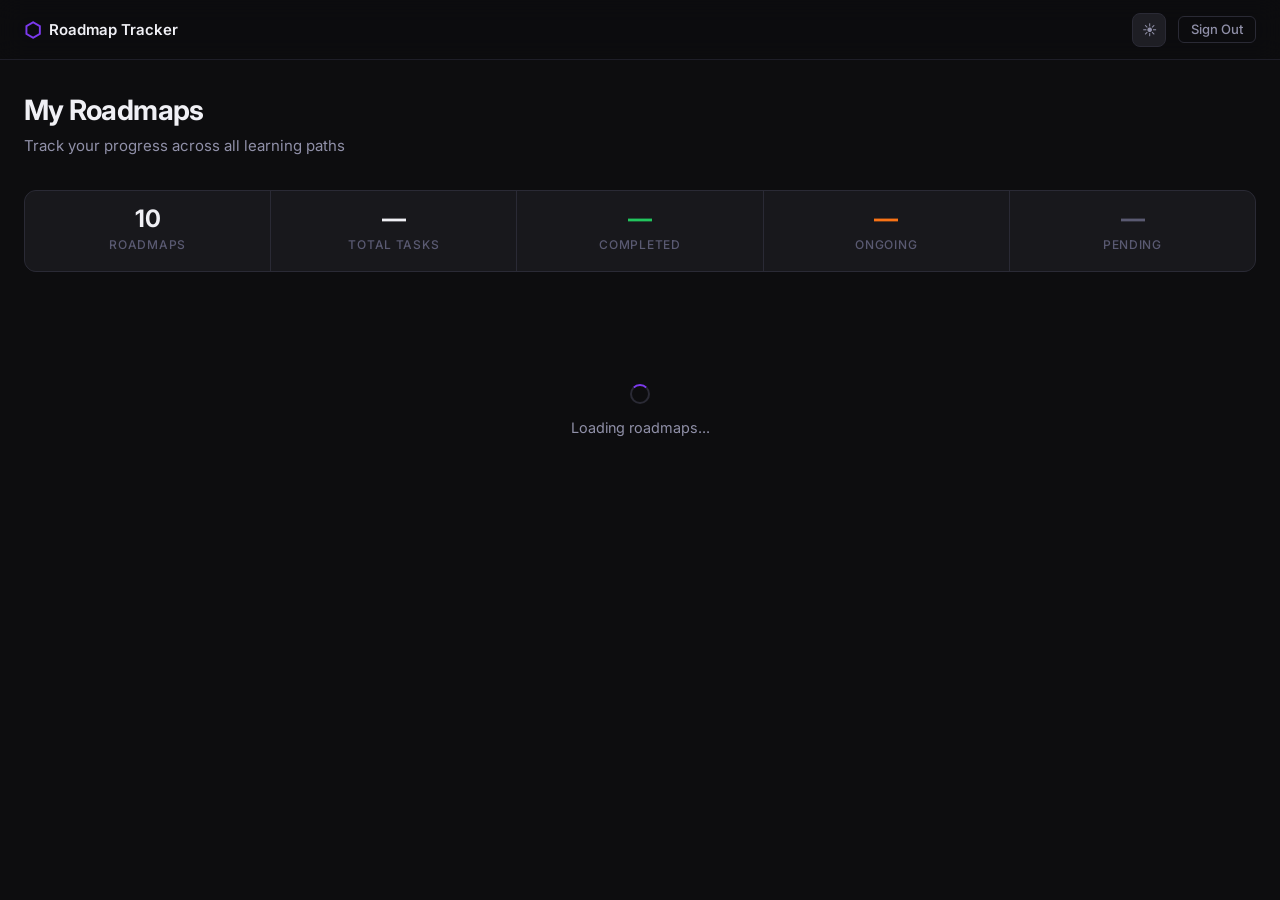
==== frontend/dashboard.html @ f6bbed78 "Custom Roadmap UI" ====
<!DOCTYPE html>
<html lang="en" data-theme="dark">
<head>
  <meta charset="UTF-8" />
  <meta name="viewport" content="width=device-width, initial-scale=1.0" />
  <meta name="description" content="Dashboard — Manage your personal technical roadmaps" />
  <title>Dashboard — Roadmap Tracker</title>

  <!-- Prevent theme flash -->
  <script>
    (function () {
      const saved = localStorage.getItem('theme') || 'dark';
      document.documentElement.setAttribute('data-theme', saved);
    })();
  </script>

  <link rel="preconnect" href="https://fonts.googleapis.com" />
  <link rel="preconnect" href="https://fonts.gstatic.com" crossorigin />
  <link href="https://fonts.googleapis.com/css2?family=Inter:wght@400;500;600;700&display=swap" rel="stylesheet" />

  <link rel="stylesheet" href="css/main.css" />
  <link rel="stylesheet" href="css/dashboard.css" />
</head>
<body class="dashboard-page">

  <!-- =====================================================
       Navbar
       ===================================================== -->
  <header class="navbar" id="navbar" role="banner">
    <div class="navbar-inner">
      <!-- Brand -->
      <a href="dashboard.html" class="navbar-brand" aria-label="Roadmap Tracker — Go to dashboard">
        <span class="brand-icon" aria-hidden="true">⬡</span>
        <span class="brand-name">Roadmap Tracker</span>
      </a>

      <!-- Nav Actions -->
      <nav class="navbar-actions" aria-label="Navbar actions">
        <button
          class="theme-toggle"
          id="theme-toggle"
          aria-label="Toggle dark/light mode"
          title="Toggle theme"
        >
          <span class="theme-icon" id="theme-icon" aria-hidden="true">☀</span>
        </button>
        <button class="btn btn-ghost btn-sm" id="logout-btn" aria-label="Sign out">
          Sign Out
        </button>
      </nav>
    </div>
  </header>

  <!-- =====================================================
       Main Content
       ===================================================== -->
  <main class="main-content" role="main" id="main-content">
    <div class="content-inner">

      <!-- Page Header -->
      <section class="page-header" aria-labelledby="page-heading">
        <h1 class="page-title" id="page-heading">My Roadmaps</h1>
        <p class="page-subtitle">Track your progress across all learning paths</p>
      </section>

      <!-- Overall Stats Bar -->
      <section class="stats-bar" id="stats-bar" aria-label="Overall progress statistics">
        <div class="stat-item">
          <span class="stat-value" id="stat-total-roadmaps">10</span>
          <span class="stat-label">Roadmaps</span>
        </div>
        <div class="stat-item">
          <span class="stat-value" id="stat-total-tasks">—</span>
          <span class="stat-label">Total Tasks</span>
        </div>
        <div class="stat-item">
          <span class="stat-value stat-value--success" id="stat-completed">—</span>
          <span class="stat-label">Completed</span>
        </div>
        <div class="stat-item">
          <span class="stat-value stat-value--warning" id="stat-ongoing">—</span>
          <span class="stat-label">Ongoing</span>
        </div>
        <div class="stat-item">
          <span class="stat-value stat-value--muted" id="stat-pending">—</span>
          <span class="stat-label">Pending</span>
        </div>
      </section>

      <!-- Roadmap Cards -->
      <section class="cards-section" aria-label="Roadmap cards">

        <!-- Loading state (shown while fetching) -->
        <div class="cards-loading loading-state" id="cards-loading" aria-live="polite">
          <div class="spinner" aria-hidden="true"></div>
          <p>Loading roadmaps...</p>
        </div>

        <!-- Cards grid (shown after load, populated by dashboard.js) -->
        <div class="cards-grid" id="cards-grid" hidden>
          <!--
            Each card is dynamically rendered by dashboard.js.
            Card structure (for reference):
            <article class="roadmap-card" data-roadmap="dsa" tabindex="0" role="link" aria-label="Open DSA roadmap">
              <div class="card-header">
                <div class="card-icon" aria-hidden="true">...</div>
                <div class="card-title-group">
                  <h2 class="card-title">DSA</h2>
                  <p class="card-last-updated">Updated Jul 26</p>
                </div>
              </div>
              <div class="card-stats">
                <span class="card-stat"><strong>18</strong> Completed</span>
                <span class="card-stat"><strong>4</strong> Ongoing</span>
                <span class="card-stat"><strong>3</strong> Pending</span>
              </div>
              <div class="card-progress" aria-label="72% complete">
                <div class="progress-bar-track">
                  <div class="progress-bar-fill" style="width: 72%"></div>
                </div>
                <span class="progress-label">72%</span>
              </div>
            </article>
          -->
        </div>

      </section>

    </div>
  </main>

  <!-- Toast Notification -->
  <div class="toast" id="toast" role="alert" aria-live="assertive" hidden></div>

  <!-- Scripts -->
  <script src="js/theme.js"></script>
  <script src="js/api.js"></script>
  <script src="js/dashboard.js"></script>
</body>
</html>
---- frontend/css/main.css ----
/* ============================================================
   main.css — Global Design System
   Roadmap Tracker · Personal Learning Path App
   ============================================================

   Table of Contents:
   1.  Google Fonts Import
   2.  CSS Custom Properties (Design Tokens)
       2a. Light Theme
       2b. Dark Theme (default)
       2c. Roadmap Theme Variables
   3.  CSS Reset & Base
   4.  Typography
   5.  Layout Utilities
   6.  Navbar (shared)
   7.  Buttons
   8.  Form Elements
   9.  Badges / Status
   10. Modal (base)
   11. Toast Notification
   12. Spinner / Loading
   13. Scrollbar
   14. Responsive Breakpoints
   ============================================================ */


/* ============================================================
   1. Google Fonts Import
   ============================================================ */

@import url('https://fonts.googleapis.com/css2?family=Inter:wght@400;500;600;700&display=swap');


/* ============================================================
   2. CSS Custom Properties (Design Tokens)
   ============================================================ */

/* --- 2b. Dark Theme (default) --- */
:root,
[data-theme="dark"] {
  /* Surface / Background */
  --color-bg:           #0d0d0f;
  --color-bg-secondary: #111114;
  --color-surface:      #18181c;
  --color-surface-alt:  #1e1e24;
  --color-surface-hover:#242430;
  --color-border:       #2a2a35;
  --color-border-subtle:#1f1f28;

  /* Text */
  --color-text-primary:  #f0f0f5;
  --color-text-secondary:#9090a8;
  --color-text-muted:    #5a5a72;
  --color-text-inverse:  #0d0d0f;

  /* Accent (overridden per roadmap) */
  --color-accent:        #7c3aed;
  --color-accent-hover:  #6d28d9;
  --color-accent-subtle: rgba(124, 58, 237, 0.12);
  --color-accent-border: rgba(124, 58, 237, 0.3);

  /* Semantic */
  --color-success:       #22c55e;
  --color-success-bg:    rgba(34, 197, 94, 0.12);
  --color-warning:       #f97316;
  --color-warning-bg:    rgba(249, 115, 22, 0.12);
  --color-pending:       #6b7280;
  --color-pending-bg:    rgba(107, 114, 128, 0.15);
  --color-danger:        #ef4444;
  --color-danger-hover:  #dc2626;
  --color-danger-bg:     rgba(239, 68, 68, 0.12);

  /* Shadows */
  --shadow-sm:   0 1px 3px rgba(0, 0, 0, 0.4);
  --shadow-md:   0 4px 12px rgba(0, 0, 0, 0.4);
  --shadow-lg:   0 8px 32px rgba(0, 0, 0, 0.5);
  --shadow-inset: inset 0 1px 0 rgba(255, 255, 255, 0.04);

  /* Navbar */
  --navbar-bg:     rgba(13, 13, 15, 0.92);
  --navbar-border: #1e1e28;

  /* Scrollbar */
  --scrollbar-track: #111114;
  --scrollbar-thumb: #2a2a35;
}

/* --- 2a. Light Theme --- */
[data-theme="light"] {
  /* Surface / Background */
  --color-bg:           #f8f8fc;
  --color-bg-secondary: #f0f0f8;
  --color-surface:      #ffffff;
  --color-surface-alt:  #f4f4fa;
  --color-surface-hover:#eeeef8;
  --color-border:       #e2e2ee;
  --color-border-subtle:#ebebf5;

  /* Text */
  --color-text-primary:  #111118;
  --color-text-secondary:#52527a;
  --color-text-muted:    #9898b8;
  --color-text-inverse:  #ffffff;

  /* Accent */
  --color-accent:        #7c3aed;
  --color-accent-hover:  #6d28d9;
  --color-accent-subtle: rgba(124, 58, 237, 0.08);
  --color-accent-border: rgba(124, 58, 237, 0.25);

  /* Semantic */
  --color-success:       #16a34a;
  --color-success-bg:    rgba(22, 163, 74, 0.1);
  --color-warning:       #ea580c;
  --color-warning-bg:    rgba(234, 88, 12, 0.1);
  --color-pending:       #6b7280;
  --color-pending-bg:    rgba(107, 114, 128, 0.1);
  --color-danger:        #dc2626;
  --color-danger-hover:  #b91c1c;
  --color-danger-bg:     rgba(220, 38, 38, 0.1);

  /* Shadows */
  --shadow-sm:   0 1px 3px rgba(0, 0, 0, 0.08);
  --shadow-md:   0 4px 12px rgba(0, 0, 0, 0.1);
  --shadow-lg:   0 8px 32px rgba(0, 0, 0, 0.14);
  --shadow-inset: inset 0 1px 0 rgba(255, 255, 255, 0.8);

  /* Navbar */
  --navbar-bg:     rgba(248, 248, 252, 0.92);
  --navbar-border: #e2e2ee;

  /* Scrollbar */
  --scrollbar-track: #f0f0f8;
  --scrollbar-thumb: #cccce0;
}

/* --- 2c. Roadmap Theme Color Overrides ---
   Applied via data-roadmap attribute on <body> or via JS
   Each overrides --color-accent, --color-accent-hover,
   --color-accent-subtle, --color-accent-border
   --------------------------------------------------------- */

[data-roadmap="dsa"] {
  --color-accent:        #7c3aed;
  --color-accent-hover:  #6d28d9;
  --color-accent-subtle: rgba(124, 58, 237, 0.12);
  --color-accent-border: rgba(124, 58, 237, 0.3);
  --roadmap-gradient:    linear-gradient(135deg, #7c3aed22, #6d28d911);
}

[data-roadmap="terraform"] {
  --color-accent:        #2563eb;
  --color-accent-hover:  #1d4ed8;
  --color-accent-subtle: rgba(37, 99, 235, 0.12);
  --color-accent-border: rgba(37, 99, 235, 0.3);
  --roadmap-gradient:    linear-gradient(135deg, #2563eb22, #1d4ed811);
}

[data-roadmap="linux"] {
  --color-accent:        #16a34a;
  --color-accent-hover:  #15803d;
  --color-accent-subtle: rgba(22, 163, 74, 0.12);
  --color-accent-border: rgba(22, 163, 74, 0.3);
  --roadmap-gradient:    linear-gradient(135deg, #16a34a22, #15803d11);
}

[data-roadmap="dbms"] {
  --color-accent:        #0891b2;
  --color-accent-hover:  #0e7490;
  --color-accent-subtle: rgba(8, 145, 178, 0.12);
  --color-accent-border: rgba(8, 145, 178, 0.3);
  --roadmap-gradient:    linear-gradient(135deg, #0891b222, #0e749011);
}

[data-roadmap="os"] {
  --color-accent:        #dc2626;
  --color-accent-hover:  #b91c1c;
  --color-accent-subtle: rgba(220, 38, 38, 0.12);
  --color-accent-border: rgba(220, 38, 38, 0.3);
  --roadmap-gradient:    linear-gradient(135deg, #dc262622, #b91c1c11);
}

[data-roadmap="oops"] {
  --color-accent:        #db2777;
  --color-accent-hover:  #be185d;
  --color-accent-subtle: rgba(219, 39, 119, 0.12);
  --color-accent-border: rgba(219, 39, 119, 0.3);
  --roadmap-gradient:    linear-gradient(135deg, #db277722, #be185d11);
}

[data-roadmap="cn"] {
  --color-accent:        #4f46e5;
  --color-accent-hover:  #4338ca;
  --color-accent-subtle: rgba(79, 70, 229, 0.12);
  --color-accent-border: rgba(79, 70, 229, 0.3);
  --roadmap-gradient:    linear-gradient(135deg, #4f46e522, #4338ca11);
}

[data-roadmap="cloud"] {
  --color-accent:        #0ea5e9;
  --color-accent-hover:  #0284c7;
  --color-accent-subtle: rgba(14, 165, 233, 0.12);
  --color-accent-border: rgba(14, 165, 233, 0.3);
  --roadmap-gradient:    linear-gradient(135deg, #0ea5e922, #0284c711);
}

[data-roadmap="aws"] {
  --color-accent:        #ea580c;
  --color-accent-hover:  #c2410c;
  --color-accent-subtle: rgba(234, 88, 12, 0.12);
  --color-accent-border: rgba(234, 88, 12, 0.3);
  --roadmap-gradient:    linear-gradient(135deg, #ea580c22, #c2410c11);
}

[data-roadmap="systemdesign"] {
  --color-accent:        #0d9488;
  --color-accent-hover:  #0f766e;
  --color-accent-subtle: rgba(13, 148, 136, 0.12);
  --color-accent-border: rgba(13, 148, 136, 0.3);
  --roadmap-gradient:    linear-gradient(135deg, #0d948822, #0f766e11);
}


/* ============================================================
   3. CSS Reset & Base
   ============================================================ */

*,
*::before,
*::after {
  box-sizing: border-box;
  margin: 0;
  padding: 0;
}

html {
  font-size: 16px;
  scroll-behavior: smooth;
  -webkit-text-size-adjust: 100%;
}

body {
  font-family: 'Inter', -apple-system, BlinkMacSystemFont, 'Segoe UI', sans-serif;
  font-size: 0.9375rem; /* 15px */
  line-height: 1.6;
  color: var(--color-text-primary);
  background-color: var(--color-bg);
  min-height: 100vh;
  transition: background-color 0.2s ease, color 0.2s ease;
  -webkit-font-smoothing: antialiased;
  -moz-osx-font-smoothing: grayscale;
}

a {
  color: var(--color-accent);
  text-decoration: none;
  transition: color 0.15s ease;
}

a:hover {
  color: var(--color-accent-hover);
}

img, svg {
  display: block;
  max-width: 100%;
}

ul, ol {
  list-style: none;
}

button {
  cursor: pointer;
  font-family: inherit;
  border: none;
  background: none;
}

input, textarea, select {
  font-family: inherit;
}

h1, h2, h3, h4, h5, h6 {
  line-height: 1.3;
  font-weight: 600;
  color: var(--color-text-primary);
}


/* ============================================================
   4. Typography
   ============================================================ */

.text-xs   { font-size: 0.75rem;   line-height: 1.5; }
.text-sm   { font-size: 0.8125rem; line-height: 1.5; }
.text-base { font-size: 0.9375rem; line-height: 1.6; }
.text-lg   { font-size: 1.0625rem; line-height: 1.5; }
.text-xl   { font-size: 1.25rem;   line-height: 1.4; }
.text-2xl  { font-size: 1.5rem;    line-height: 1.3; }
.text-3xl  { font-size: 1.875rem;  line-height: 1.2; }

.font-medium  { font-weight: 500; }
.font-semibold{ font-weight: 600; }
.font-bold    { font-weight: 700; }

.text-primary   { color: var(--color-text-primary); }
.text-secondary { color: var(--color-text-secondary); }
.text-muted     { color: var(--color-text-muted); }
.text-accent    { color: var(--color-accent); }


/* ============================================================
   5. Layout Utilities
   ============================================================ */

.main-content {
  padding-top: calc(60px + 2rem); /* navbar height + spacing */
  min-height: 100vh;
}

.content-inner {
  max-width: 1280px;
  margin: 0 auto;
  padding: 0 1.5rem 4rem;
}

.page-header {
  margin-bottom: 2rem;
}

.page-title {
  font-size: 1.75rem;
  font-weight: 700;
  letter-spacing: -0.02em;
  color: var(--color-text-primary);
}

.page-subtitle {
  margin-top: 0.375rem;
  font-size: 0.9375rem;
  color: var(--color-text-secondary);
}

/* Divider */
.divider {
  height: 1px;
  background: var(--color-border);
  border: none;
  margin: 1.5rem 0;
}


/* ============================================================
   6. Navbar (shared across pages)
   ============================================================ */

.navbar {
  position: fixed;
  top: 0;
  left: 0;
  right: 0;
  z-index: 100;
  height: 60px;
  background: var(--navbar-bg);
  border-bottom: 1px solid var(--navbar-border);
  backdrop-filter: blur(12px);
  -webkit-backdrop-filter: blur(12px);
}

.navbar-inner {
  max-width: 1280px;
  margin: 0 auto;
  padding: 0 1.5rem;
  height: 100%;
  display: flex;
  align-items: center;
  justify-content: space-between;
  gap: 1rem;
}

.navbar-left {
  display: flex;
  align-items: center;
  gap: 0.5rem;
  min-width: 0;
}

.navbar-brand {
  display: flex;
  align-items: center;
  gap: 0.5rem;
  color: var(--color-text-primary);
  font-weight: 600;
  font-size: 0.9375rem;
  white-space: nowrap;
}

.navbar-brand:hover {
  color: var(--color-accent);
}

.navbar-brand .brand-icon {
  font-size: 1.25rem;
  color: var(--color-accent);
}

.navbar-back {
  display: flex;
  align-items: center;
  gap: 0.375rem;
  color: var(--color-text-secondary);
  font-size: 0.875rem;
  font-weight: 500;
  white-space: nowrap;
  transition: color 0.15s ease;
}

.navbar-back:hover {
  color: var(--color-text-primary);
}

.navbar-divider {
  color: var(--color-border);
  font-size: 1rem;
  line-height: 1;
  flex-shrink: 0;
}

.navbar-roadmap-name {
  font-size: 0.9375rem;
  font-weight: 600;
  color: var(--color-text-primary);
  overflow: hidden;
  text-overflow: ellipsis;
  white-space: nowrap;
}

.navbar-actions {
  display: flex;
  align-items: center;
  gap: 0.75rem;
  flex-shrink: 0;
}

/* Theme Toggle Button */
.theme-toggle {
  display: flex;
  align-items: center;
  justify-content: center;
  width: 34px;
  height: 34px;
  border-radius: 8px;
  background: var(--color-surface-alt);
  border: 1px solid var(--color-border);
  color: var(--color-text-secondary);
  font-size: 0.9rem;
  transition: background 0.15s ease, border-color 0.15s ease, color 0.15s ease;
  cursor: pointer;
}

.theme-toggle:hover {
  background: var(--color-surface-hover);
  border-color: var(--color-accent-border);
  color: var(--color-text-primary);
}


/* ============================================================
   7. Buttons
   ============================================================ */

.btn {
  display: inline-flex;
  align-items: center;
  justify-content: center;
  gap: 0.375rem;
  padding: 0.5rem 1rem;
  font-size: 0.875rem;
  font-weight: 500;
  border-radius: 8px;
  border: 1px solid transparent;
  cursor: pointer;
  transition: background 0.15s ease, border-color 0.15s ease,
              color 0.15s ease, box-shadow 0.15s ease, transform 0.1s ease;
  white-space: nowrap;
  user-select: none;
  line-height: 1;
}

.btn:active {
  transform: translateY(1px);
}

.btn:focus-visible {
  outline: 2px solid var(--color-accent);
  outline-offset: 2px;
}

/* Primary */
.btn-primary {
  background: var(--color-accent);
  border-color: var(--color-accent);
  color: #ffffff;
  box-shadow: 0 1px 2px rgba(0, 0, 0, 0.2);
}

.btn-primary:hover {
  background: var(--color-accent-hover);
  border-color: var(--color-accent-hover);
  box-shadow: 0 2px 8px rgba(0, 0, 0, 0.2);
}

/* Ghost */
.btn-ghost {
  background: transparent;
  border-color: var(--color-border);
  color: var(--color-text-secondary);
}

.btn-ghost:hover {
  background: var(--color-surface-hover);
  border-color: var(--color-border);
  color: var(--color-text-primary);
}

/* Danger */
.btn-danger {
  background: var(--color-danger);
  border-color: var(--color-danger);
  color: #ffffff;
}

.btn-danger:hover {
  background: var(--color-danger-hover);
  border-color: var(--color-danger-hover);
}

/* Size variants */
.btn-sm {
  padding: 0.375rem 0.75rem;
  font-size: 0.8125rem;
  border-radius: 6px;
}

.btn-full {
  width: 100%;
}

/* Disabled state */
.btn:disabled,
.btn[aria-disabled="true"] {
  opacity: 0.5;
  cursor: not-allowed;
  pointer-events: none;
}


/* ============================================================
   8. Form Elements
   ============================================================ */

.form-group {
  display: flex;
  flex-direction: column;
  gap: 0.375rem;
}

.form-label {
  font-size: 0.8125rem;
  font-weight: 500;
  color: var(--color-text-secondary);
  letter-spacing: 0.01em;
}

.form-label span[aria-hidden] {
  color: var(--color-danger);
  margin-left: 2px;
}

.form-input {
  width: 100%;
  padding: 0.5625rem 0.75rem;
  font-size: 0.9375rem;
  color: var(--color-text-primary);
  background: var(--color-surface);
  border: 1px solid var(--color-border);
  border-radius: 8px;
  transition: border-color 0.15s ease, box-shadow 0.15s ease;
  appearance: none;
  -webkit-appearance: none;
}

.form-input::placeholder {
  color: var(--color-text-muted);
}

.form-input:focus {
  outline: none;
  border-color: var(--color-accent);
  box-shadow: 0 0 0 3px var(--color-accent-subtle);
}

.form-input:hover:not(:focus) {
  border-color: var(--color-accent-border);
}

/* Textarea */
.form-textarea {
  resize: vertical;
  min-height: 80px;
  line-height: 1.6;
}

/* Select */
.form-select {
  background-image: url("data:image/svg+xml,%3Csvg xmlns='http://www.w3.org/2000/svg' width='12' height='12' viewBox='0 0 12 12'%3E%3Cpath fill='%236b7280' d='M6 8L1 3h10z'/%3E%3C/svg%3E");
  background-repeat: no-repeat;
  background-position: right 0.75rem center;
  padding-right: 2.25rem;
  cursor: pointer;
}

/* Error state */
.form-input.is-error {
  border-color: var(--color-danger);
  box-shadow: 0 0 0 3px var(--color-danger-bg);
}

.form-error {
  font-size: 0.8125rem;
  color: var(--color-danger);
  min-height: 1.2em;
}

/* Alert banner in form */
.form-alert {
  padding: 0.625rem 0.875rem;
  border-radius: 8px;
  font-size: 0.875rem;
  border: 1px solid var(--color-danger-bg);
  background: var(--color-danger-bg);
  color: var(--color-danger);
}


/* ============================================================
   9. Badges / Status
   ============================================================ */

.badge {
  display: inline-flex;
  align-items: center;
  gap: 0.3rem;
  padding: 0.2rem 0.625rem;
  font-size: 0.75rem;
  font-weight: 500;
  border-radius: 999px;
  white-space: nowrap;
  letter-spacing: 0.01em;
}

.badge::before {
  content: '';
  display: inline-block;
  width: 6px;
  height: 6px;
  border-radius: 50%;
  flex-shrink: 0;
}

/* Completed → Green */
.badge-completed {
  color: var(--color-success);
  background: var(--color-success-bg);
}

.badge-completed::before {
  background: var(--color-success);
}

/* Ongoing → Orange */
.badge-ongoing {
  color: var(--color-warning);
  background: var(--color-warning-bg);
}

.badge-ongoing::before {
  background: var(--color-warning);
}

/* Pending → Grey */
.badge-pending {
  color: var(--color-pending);
  background: var(--color-pending-bg);
}

.badge-pending::before {
  background: var(--color-pending);
}


/* ============================================================
   10. Modal (base)
   ============================================================ */

.modal-overlay {
  position: fixed;
  inset: 0;
  z-index: 200;
  background: rgba(0, 0, 0, 0.6);
  display: flex;
  align-items: center;
  justify-content: center;
  padding: 1rem;
  /* Fade in animation */
  animation: overlay-in 0.15s ease;
}

@keyframes overlay-in {
  from { opacity: 0; }
  to   { opacity: 1; }
}

.modal-overlay[hidden] {
  display: none;
}

.modal {
  width: 100%;
  max-width: 520px;
  background: var(--color-surface);
  border: 1px solid var(--color-border);
  border-radius: 12px;
  box-shadow: var(--shadow-lg);
  overflow: hidden;
  /* Slide up animation */
  animation: modal-in 0.2s ease;
}

.modal-sm {
  max-width: 380px;
}

@keyframes modal-in {
  from { opacity: 0; transform: translateY(12px) scale(0.98); }
  to   { opacity: 1; transform: translateY(0)   scale(1); }
}

.modal-header {
  display: flex;
  align-items: center;
  justify-content: space-between;
  padding: 1.25rem 1.5rem 0;
}

.modal-title {
  font-size: 1rem;
  font-weight: 600;
  color: var(--color-text-primary);
}

.modal-close {
  display: flex;
  align-items: center;
  justify-content: center;
  width: 28px;
  height: 28px;
  border-radius: 6px;
  color: var(--color-text-muted);
  font-size: 0.875rem;
  transition: background 0.15s ease, color 0.15s ease;
  cursor: pointer;
}

.modal-close:hover {
  background: var(--color-surface-hover);
  color: var(--color-text-primary);
}

.modal-form {
  padding: 1.25rem 1.5rem;
  display: flex;
  flex-direction: column;
  gap: 1rem;
}

.modal-body {
  padding: 1.25rem 1.5rem;
  font-size: 0.9375rem;
  color: var(--color-text-secondary);
  line-height: 1.6;
}

.modal-footer {
  display: flex;
  align-items: center;
  justify-content: flex-end;
  gap: 0.625rem;
  padding: 1rem 1.5rem;
  border-top: 1px solid var(--color-border-subtle);
  background: var(--color-surface-alt);
}


/* ============================================================
   11. Toast Notification
   ============================================================ */

.toast {
  position: fixed;
  bottom: 1.5rem;
  right: 1.5rem;
  z-index: 300;
  padding: 0.75rem 1.125rem;
  border-radius: 10px;
  font-size: 0.875rem;
  font-weight: 500;
  background: var(--color-surface);
  border: 1px solid var(--color-border);
  box-shadow: var(--shadow-lg);
  color: var(--color-text-primary);
  max-width: 320px;
  animation: toast-in 0.25s ease;
  display: flex;
  align-items: center;
  gap: 0.5rem;
}

.toast[hidden] {
  display: none;
}

.toast.toast-success {
  border-left: 3px solid var(--color-success);
}

.toast.toast-error {
  border-left: 3px solid var(--color-danger);
}

.toast.toast-info {
  border-left: 3px solid var(--color-accent);
}

@keyframes toast-in {
  from { opacity: 0; transform: translateY(8px); }
  to   { opacity: 1; transform: translateY(0); }
}

@keyframes toast-out {
  from { opacity: 1; transform: translateY(0); }
  to   { opacity: 0; transform: translateY(8px); }
}


/* ============================================================
   12. Spinner / Loading
   ============================================================ */

.spinner {
  display: inline-block;
  width: 20px;
  height: 20px;
  border: 2px solid var(--color-border);
  border-top-color: var(--color-accent);
  border-radius: 50%;
  animation: spin 0.65s linear infinite;
  flex-shrink: 0;
}

@keyframes spin {
  to { transform: rotate(360deg); }
}

/* Page-level loading overlay */
.loading-state {
  display: flex;
  flex-direction: column;
  align-items: center;
  justify-content: center;
  gap: 0.75rem;
  padding: 4rem 2rem;
  color: var(--color-text-secondary);
  font-size: 0.9rem;
}

/* Empty state */
.empty-state {
  display: flex;
  flex-direction: column;
  align-items: center;
  justify-content: center;
  gap: 0.5rem;
  padding: 4rem 2rem;
  text-align: center;
}

.empty-icon {
  font-size: 2.5rem;
  line-height: 1;
  margin-bottom: 0.5rem;
}

.empty-title {
  font-size: 1rem;
  font-weight: 600;
  color: var(--color-text-primary);
}

.empty-sub {
  font-size: 0.875rem;
  color: var(--color-text-secondary);
}


/* ============================================================
   13. Scrollbar
   ============================================================ */

::-webkit-scrollbar {
  width: 8px;
  height: 8px;
}

::-webkit-scrollbar-track {
  background: var(--scrollbar-track);
}

::-webkit-scrollbar-thumb {
  background: var(--scrollbar-thumb);
  border-radius: 4px;
}

::-webkit-scrollbar-thumb:hover {
  background: var(--color-border);
}

/* Firefox */
* {
  scrollbar-width: thin;
  scrollbar-color: var(--scrollbar-thumb) var(--scrollbar-track);
}


/* ============================================================
   14. Responsive Breakpoints
   ============================================================ */

/* Tablet */
@media (max-width: 1024px) {
  .content-inner {
    padding: 0 1.25rem 3rem;
  }
}

/* Mobile */
@media (max-width: 768px) {
  .content-inner {
    padding: 0 1rem 3rem;
  }

  .main-content {
    padding-top: calc(60px + 1.25rem);
  }

  .page-title {
    font-size: 1.375rem;
  }

  .modal {
    max-width: 100%;
    border-radius: 16px 16px 0 0;
    position: fixed;
    bottom: 0;
    left: 0;
    right: 0;
    max-height: 92vh;
    overflow-y: auto;
    animation: modal-mobile-in 0.25s ease;
  }

  .modal-overlay {
    align-items: flex-end;
    padding: 0;
  }

  @keyframes modal-mobile-in {
    from { transform: translateY(100%); }
    to   { transform: translateY(0); }
  }

  .modal-sm {
    max-width: 100%;
  }

  .toast {
    bottom: 1rem;
    right: 1rem;
    left: 1rem;
    max-width: 100%;
  }

  .navbar-inner {
    padding: 0 1rem;
  }
}
---- frontend/css/dashboard.css ----
/* ============================================================
   dashboard.css — Dashboard Page Styles
   Roadmap Tracker
   ============================================================

   Table of Contents:
   1. Stats Bar
   2. Cards Section & Grid
   3. Roadmap Card
   4. Card Header (icon + title)
   5. Card Stats
   6. Card Progress Bar
   7. Card Hover & Focus States
   8. Loading / Empty States
   9. Responsive
   ============================================================ */


/* ============================================================
   1. Stats Bar
   ============================================================ */

.stats-bar {
  display: flex;
  align-items: stretch;
  gap: 1px; /* gap creates the divider via background showing through */
  background: var(--color-border);
  border: 1px solid var(--color-border);
  border-radius: 12px;
  overflow: hidden;
  margin-bottom: 2rem;
}

.stat-item {
  flex: 1;
  display: flex;
  flex-direction: column;
  align-items: center;
  gap: 0.25rem;
  padding: 1rem 0.75rem;
  background: var(--color-surface);
  transition: background 0.15s ease;
}

.stat-item:hover {
  background: var(--color-surface-alt);
}

.stat-value {
  font-size: 1.5rem;
  font-weight: 700;
  color: var(--color-text-primary);
  line-height: 1;
  letter-spacing: -0.02em;
}

.stat-value--success { color: var(--color-success); }
.stat-value--warning { color: var(--color-warning); }
.stat-value--muted   { color: var(--color-text-muted); }

.stat-label {
  font-size: 0.75rem;
  font-weight: 500;
  color: var(--color-text-muted);
  text-transform: uppercase;
  letter-spacing: 0.06em;
  white-space: nowrap;
}


/* ============================================================
   2. Cards Section & Grid
   ============================================================ */

.cards-section {
  /* Loading state is a direct child; grid is also a child */
}

.cards-grid {
  display: grid;
  grid-template-columns: repeat(3, 1fr);
  gap: 1.125rem;
}

/* Loading placeholder inside the section */
.cards-loading {
  grid-column: 1 / -1;
}


/* ============================================================
   3. Roadmap Card
   ============================================================ */

.roadmap-card {
  position: relative;
  background: var(--color-surface);
  border: 1px solid var(--color-border);
  border-radius: 12px;
  padding: 1.375rem;
  cursor: pointer;
  text-decoration: none;
  color: inherit;
  display: flex;
  flex-direction: column;
  gap: 1rem;
  transition:
    border-color 0.2s ease,
    box-shadow  0.2s ease,
    transform   0.15s ease,
    background  0.15s ease;
  outline: none;

  /* Top accent line — colored per roadmap theme */
  overflow: hidden;
}

/* Top colored accent bar */
.roadmap-card::before {
  content: '';
  position: absolute;
  top: 0;
  left: 0;
  right: 0;
  height: 3px;
  background: var(--color-accent);
  opacity: 0;
  transition: opacity 0.2s ease;
}

.roadmap-card:hover::before,
.roadmap-card:focus-visible::before {
  opacity: 1;
}

.roadmap-card:hover,
.roadmap-card:focus-visible {
  border-color: var(--color-accent-border);
  box-shadow: var(--shadow-md), 0 0 0 1px var(--color-accent-border);
  transform: translateY(-2px);
  background: var(--color-surface-alt);
}

.roadmap-card:active {
  transform: translateY(0);
}

/* Keyboard focus ring */
.roadmap-card:focus-visible {
  box-shadow: 0 0 0 2px var(--color-accent);
}


/* ============================================================
   4. Card Header (icon + title + last-updated)
   ============================================================ */

.card-header {
  display: flex;
  align-items: flex-start;
  gap: 0.875rem;
}

.card-icon {
  flex-shrink: 0;
  width: 40px;
  height: 40px;
  border-radius: 10px;
  background: var(--color-accent-subtle);
  border: 1px solid var(--color-accent-border);
  display: flex;
  align-items: center;
  justify-content: center;
  font-size: 1.125rem;
  line-height: 1;
  transition: background 0.2s ease;
}

.roadmap-card:hover .card-icon {
  background: var(--roadmap-gradient, var(--color-accent-subtle));
}

.card-title-group {
  display: flex;
  flex-direction: column;
  gap: 0.2rem;
  min-width: 0;
}

.card-title {
  font-size: 1rem;
  font-weight: 600;
  color: var(--color-text-primary);
  letter-spacing: -0.01em;
  white-space: nowrap;
  overflow: hidden;
  text-overflow: ellipsis;
}

.card-last-updated {
  font-size: 0.75rem;
  color: var(--color-text-muted);
}


/* ============================================================
   5. Card Stats (completed / ongoing / pending counts)
   ============================================================ */

.card-stats {
  display: flex;
  gap: 0.875rem;
  flex-wrap: wrap;
}

.card-stat {
  font-size: 0.8rem;
  color: var(--color-text-secondary);
}

.card-stat strong {
  font-weight: 600;
  color: var(--color-text-primary);
  margin-right: 0.2rem;
}

.card-stat--completed strong { color: var(--color-success); }
.card-stat--ongoing  strong { color: var(--color-warning); }
.card-stat--pending  strong { color: var(--color-text-muted); }


/* ============================================================
   6. Card Progress Bar
   ============================================================ */

.card-progress {
  display: flex;
  align-items: center;
  gap: 0.625rem;
}

.progress-bar-track {
  flex: 1;
  height: 6px;
  background: var(--color-surface-hover);
  border-radius: 999px;
  overflow: hidden;
}

.progress-bar-fill {
  height: 100%;
  background: var(--color-accent);
  border-radius: 999px;
  transition: width 0.6s cubic-bezier(0.4, 0, 0.2, 1);
  min-width: 0;
}

.progress-label {
  font-size: 0.75rem;
  font-weight: 600;
  color: var(--color-text-secondary);
  min-width: 2.5rem;
  text-align: right;
  flex-shrink: 0;
}

/* Zero progress — show faint track */
.progress-bar-fill[style*="width: 0"] {
  background: transparent;
}

/* Full progress — extra glow */
.progress-bar-fill[style*="width: 100%"] {
  box-shadow: 0 0 6px var(--color-success);
  background: var(--color-success);
}


/* ============================================================
   7. Card Hover & Focus Accessibility
   ============================================================ */

/* Arrow hint that appears on hover */
.card-arrow {
  position: absolute;
  top: 1.375rem;
  right: 1.125rem;
  font-size: 0.875rem;
  color: var(--color-text-muted);
  opacity: 0;
  transform: translateX(-4px);
  transition: opacity 0.2s ease, transform 0.2s ease;
  pointer-events: none;
}

.roadmap-card:hover .card-arrow,
.roadmap-card:focus-visible .card-arrow {
  opacity: 1;
  transform: translateX(0);
}


/* ============================================================
   8. Loading / Empty States (dashboard-specific override)
   ============================================================ */

.cards-loading {
  display: flex;
  flex-direction: column;
  align-items: center;
  justify-content: center;
  gap: 0.75rem;
  padding: 5rem 2rem;
  color: var(--color-text-secondary);
  font-size: 0.9rem;
  text-align: center;
}


/* ============================================================
   9. Responsive
   ============================================================ */

/* Tablet: 2-column grid */
@media (max-width: 1024px) {
  .cards-grid {
    grid-template-columns: repeat(2, 1fr);
  }

  .stats-bar {
    flex-wrap: wrap;
  }

  .stat-item {
    flex: 1 1 calc(50% - 1px);
  }
}

/* Mobile: 1-column grid */
@media (max-width: 640px) {
  .cards-grid {
    grid-template-columns: 1fr;
    gap: 0.875rem;
  }

  .stats-bar {
    gap: 1px;
    border-radius: 10px;
  }

  .stat-item {
    flex: 1 1 calc(50% - 1px);
    padding: 0.875rem 0.5rem;
  }

  .stat-value {
    font-size: 1.25rem;
  }

  .roadmap-card {
    padding: 1.125rem;
  }
}
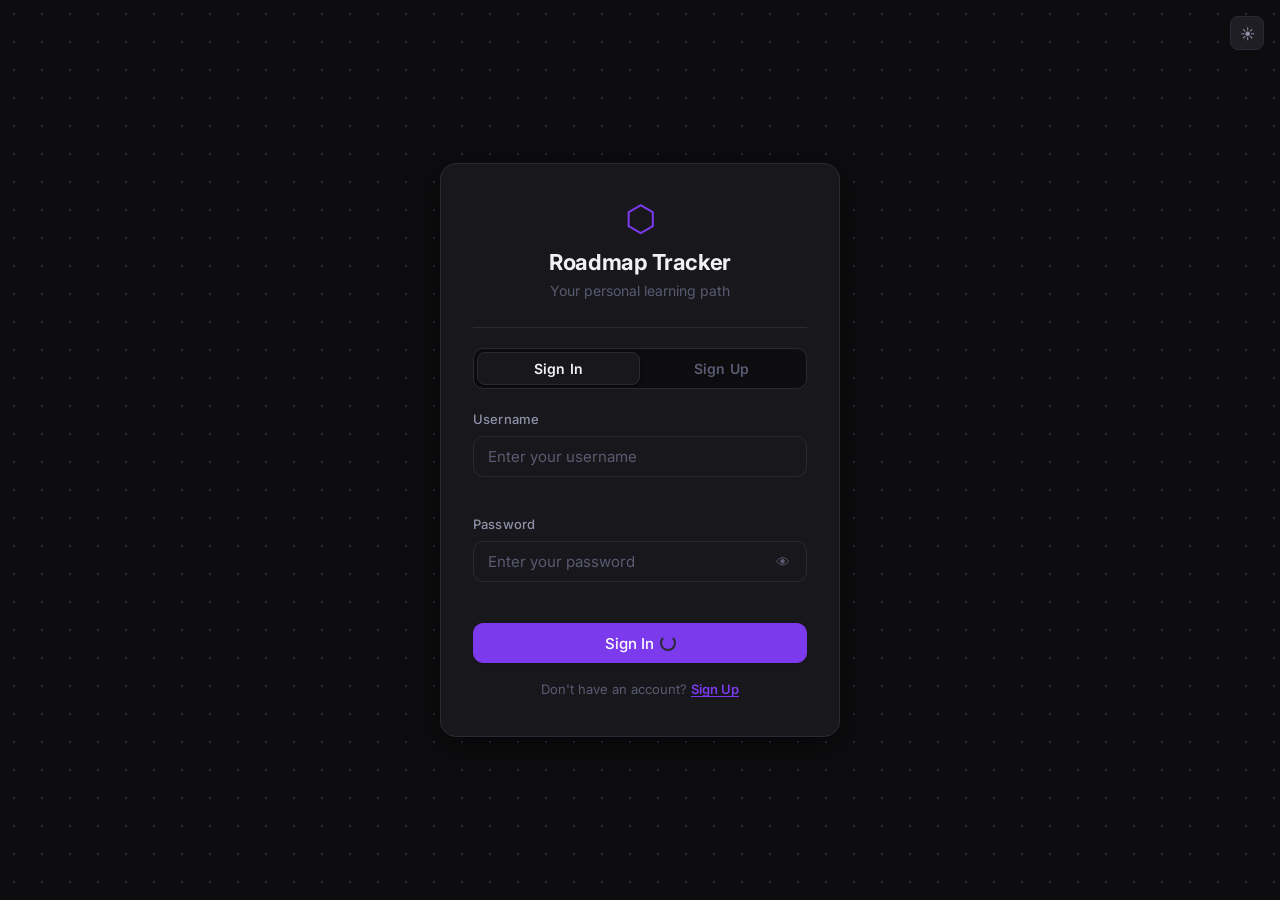
==== commit 6692fa0e: "New Feature  -> 'Add Roadmap'" ====
--- a/frontend/dashboard.html
+++ b/frontend/dashboard.html
@@ -59,14 +59,21 @@
 
       <!-- Page Header -->
       <section class="page-header" aria-labelledby="page-heading">
-        <h1 class="page-title" id="page-heading">My Roadmaps</h1>
-        <p class="page-subtitle">Track your progress across all learning paths</p>
+        <div class="page-header-row">
+          <div>
+            <h1 class="page-title" id="page-heading">My Roadmaps</h1>
+            <p class="page-subtitle">Track your progress across all learning paths</p>
+          </div>
+          <button class="btn btn-primary btn-add-roadmap" id="add-roadmap-btn" aria-label="Add a new roadmap">
+            <span aria-hidden="true">＋</span> Add Roadmap
+          </button>
+        </div>
       </section>
 
       <!-- Overall Stats Bar -->
       <section class="stats-bar" id="stats-bar" aria-label="Overall progress statistics">
         <div class="stat-item">
-          <span class="stat-value" id="stat-total-roadmaps">10</span>
+          <span class="stat-value" id="stat-total-roadmaps">—</span>
           <span class="stat-label">Roadmaps</span>
         </div>
         <div class="stat-item">
@@ -97,32 +104,7 @@
         </div>
 
         <!-- Cards grid (shown after load, populated by dashboard.js) -->
-        <div class="cards-grid" id="cards-grid" hidden>
-          <!--
-            Each card is dynamically rendered by dashboard.js.
-            Card structure (for reference):
-            <article class="roadmap-card" data-roadmap="dsa" tabindex="0" role="link" aria-label="Open DSA roadmap">
-              <div class="card-header">
-                <div class="card-icon" aria-hidden="true">...</div>
-                <div class="card-title-group">
-                  <h2 class="card-title">DSA</h2>
-                  <p class="card-last-updated">Updated Jul 26</p>
-                </div>
-              </div>
-              <div class="card-stats">
-                <span class="card-stat"><strong>18</strong> Completed</span>
-                <span class="card-stat"><strong>4</strong> Ongoing</span>
-                <span class="card-stat"><strong>3</strong> Pending</span>
-              </div>
-              <div class="card-progress" aria-label="72% complete">
-                <div class="progress-bar-track">
-                  <div class="progress-bar-fill" style="width: 72%"></div>
-                </div>
-                <span class="progress-label">72%</span>
-              </div>
-            </article>
-          -->
-        </div>
+        <div class="cards-grid" id="cards-grid" hidden></div>
 
       </section>
 
@@ -131,6 +113,84 @@
 
   <!-- Toast Notification -->
   <div class="toast" id="toast" role="alert" aria-live="assertive" hidden></div>
+
+  <!-- =====================================================
+       Add Roadmap Modal
+       ===================================================== -->
+  <div class="modal-overlay" id="add-roadmap-modal" role="dialog" aria-modal="true"
+       aria-labelledby="modal-add-title" hidden>
+    <div class="modal-box">
+      <div class="modal-header">
+        <h2 class="modal-title" id="modal-add-title">Add New Roadmap</h2>
+        <button class="modal-close-btn" id="add-modal-close-btn" aria-label="Close modal">✕</button>
+      </div>
+      <div class="modal-body">
+        <div class="form-group">
+          <label class="form-label" for="roadmap-id-input">Roadmap ID <span class="form-required">*</span></label>
+          <input
+            type="text"
+            id="roadmap-id-input"
+            class="form-input"
+            placeholder="e.g. javascript, rust, docker"
+            autocomplete="off"
+            spellcheck="false"
+          />
+          <p class="form-hint">Lowercase, no spaces. Used in URL and API.</p>
+        </div>
+        <div class="form-group">
+          <label class="form-label" for="roadmap-name-input">Display Name <span class="form-required">*</span></label>
+          <input
+            type="text"
+            id="roadmap-name-input"
+            class="form-input"
+            placeholder="e.g. JavaScript, Rust, Docker"
+            autocomplete="off"
+          />
+        </div>
+        <div class="form-group">
+          <label class="form-label" for="roadmap-icon-input">Icon (emoji)</label>
+          <input
+            type="text"
+            id="roadmap-icon-input"
+            class="form-input form-input--emoji"
+            placeholder="e.g. 🦀"
+            maxlength="4"
+          />
+        </div>
+      </div>
+      <div class="modal-footer">
+        <button class="btn btn-ghost" id="add-modal-cancel-btn">Cancel</button>
+        <button class="btn btn-primary" id="add-roadmap-submit-btn">
+          <span id="add-submit-label">Create Roadmap</span>
+        </button>
+      </div>
+    </div>
+  </div>
+
+  <!-- =====================================================
+       Delete Confirm Modal
+       ===================================================== -->
+  <div class="modal-overlay" id="delete-roadmap-modal" role="dialog" aria-modal="true"
+       aria-labelledby="modal-delete-title" hidden>
+    <div class="modal-box modal-box--danger">
+      <div class="modal-header">
+        <h2 class="modal-title" id="modal-delete-title">Delete Roadmap</h2>
+        <button class="modal-close-btn" id="del-modal-close-btn" aria-label="Close modal">✕</button>
+      </div>
+      <div class="modal-body">
+        <p class="modal-danger-msg">
+          Are you sure you want to delete
+          <strong id="delete-roadmap-name-label"></strong>?
+          <br /><br />
+          This will permanently remove the roadmap and all its tasks from the backend. This action cannot be undone.
+        </p>
+      </div>
+      <div class="modal-footer">
+        <button class="btn btn-ghost" id="del-modal-cancel-btn">Cancel</button>
+        <button class="btn btn-danger" id="delete-roadmap-confirm-btn">Delete</button>
+      </div>
+    </div>
+  </div>
 
   <!-- Scripts -->
   <script src="js/theme.js"></script>
--- a/frontend/css/main.css
+++ b/frontend/css/main.css
@@ -39,45 +39,46 @@
 :root,
 [data-theme="dark"] {
   /* Surface / Background */
-  --color-bg:           #0d0d0f;
+  --color-bg: #0d0d0f;
   --color-bg-secondary: #111114;
-  --color-surface:      #18181c;
-  --color-surface-alt:  #1e1e24;
-  --color-surface-hover:#242430;
-  --color-border:       #2a2a35;
-  --color-border-subtle:#1f1f28;
+  --color-surface: #18181c;
+  --color-surface-alt: #1e1e24;
+  --color-surface-hover: #242430;
+  --color-border: #2a2a35;
+  --color-border-subtle: #1f1f28;
+  --color-border-input: #333342;
 
   /* Text */
-  --color-text-primary:  #f0f0f5;
-  --color-text-secondary:#9090a8;
-  --color-text-muted:    #5a5a72;
-  --color-text-inverse:  #0d0d0f;
+  --color-text-primary: #f0f0f5;
+  --color-text-secondary: #9090a8;
+  --color-text-muted: #5a5a72;
+  --color-text-inverse: #0d0d0f;
 
   /* Accent (overridden per roadmap) */
-  --color-accent:        #7c3aed;
-  --color-accent-hover:  #6d28d9;
+  --color-accent: #7c3aed;
+  --color-accent-hover: #6d28d9;
   --color-accent-subtle: rgba(124, 58, 237, 0.12);
   --color-accent-border: rgba(124, 58, 237, 0.3);
 
   /* Semantic */
-  --color-success:       #22c55e;
-  --color-success-bg:    rgba(34, 197, 94, 0.12);
-  --color-warning:       #f97316;
-  --color-warning-bg:    rgba(249, 115, 22, 0.12);
-  --color-pending:       #6b7280;
-  --color-pending-bg:    rgba(107, 114, 128, 0.15);
-  --color-danger:        #ef4444;
-  --color-danger-hover:  #dc2626;
-  --color-danger-bg:     rgba(239, 68, 68, 0.12);
+  --color-success: #22c55e;
+  --color-success-bg: rgba(34, 197, 94, 0.12);
+  --color-warning: #f97316;
+  --color-warning-bg: rgba(249, 115, 22, 0.12);
+  --color-pending: #6b7280;
+  --color-pending-bg: rgba(107, 114, 128, 0.15);
+  --color-danger: #ef4444;
+  --color-danger-hover: #dc2626;
+  --color-danger-bg: rgba(239, 68, 68, 0.12);
 
   /* Shadows */
-  --shadow-sm:   0 1px 3px rgba(0, 0, 0, 0.4);
-  --shadow-md:   0 4px 12px rgba(0, 0, 0, 0.4);
-  --shadow-lg:   0 8px 32px rgba(0, 0, 0, 0.5);
+  --shadow-sm: 0 1px 3px rgba(0, 0, 0, 0.4);
+  --shadow-md: 0 4px 12px rgba(0, 0, 0, 0.4);
+  --shadow-lg: 0 8px 32px rgba(0, 0, 0, 0.5);
   --shadow-inset: inset 0 1px 0 rgba(255, 255, 255, 0.04);
 
   /* Navbar */
-  --navbar-bg:     rgba(13, 13, 15, 0.92);
+  --navbar-bg: rgba(13, 13, 15, 0.92);
   --navbar-border: #1e1e28;
 
   /* Scrollbar */
@@ -88,45 +89,46 @@
 /* --- 2a. Light Theme --- */
 [data-theme="light"] {
   /* Surface / Background */
-  --color-bg:           #f8f8fc;
+  --color-bg: #f8f8fc;
   --color-bg-secondary: #f0f0f8;
-  --color-surface:      #ffffff;
-  --color-surface-alt:  #f4f4fa;
-  --color-surface-hover:#eeeef8;
-  --color-border:       #e2e2ee;
-  --color-border-subtle:#ebebf5;
+  --color-surface: #ffffff;
+  --color-surface-alt: #f4f4fa;
+  --color-surface-hover: #eeeef8;
+  --color-border: #e2e2ee;
+  --color-border-subtle: #ebebf5;
+  --color-border-input: #d4d4e8;
 
   /* Text */
-  --color-text-primary:  #111118;
-  --color-text-secondary:#52527a;
-  --color-text-muted:    #9898b8;
-  --color-text-inverse:  #ffffff;
+  --color-text-primary: #111118;
+  --color-text-secondary: #52527a;
+  --color-text-muted: #9898b8;
+  --color-text-inverse: #ffffff;
 
   /* Accent */
-  --color-accent:        #7c3aed;
-  --color-accent-hover:  #6d28d9;
+  --color-accent: #7c3aed;
+  --color-accent-hover: #6d28d9;
   --color-accent-subtle: rgba(124, 58, 237, 0.08);
   --color-accent-border: rgba(124, 58, 237, 0.25);
 
   /* Semantic */
-  --color-success:       #16a34a;
-  --color-success-bg:    rgba(22, 163, 74, 0.1);
-  --color-warning:       #ea580c;
-  --color-warning-bg:    rgba(234, 88, 12, 0.1);
-  --color-pending:       #6b7280;
-  --color-pending-bg:    rgba(107, 114, 128, 0.1);
-  --color-danger:        #dc2626;
-  --color-danger-hover:  #b91c1c;
-  --color-danger-bg:     rgba(220, 38, 38, 0.1);
+  --color-success: #16a34a;
+  --color-success-bg: rgba(22, 163, 74, 0.1);
+  --color-warning: #ea580c;
+  --color-warning-bg: rgba(234, 88, 12, 0.1);
+  --color-pending: #6b7280;
+  --color-pending-bg: rgba(107, 114, 128, 0.1);
+  --color-danger: #dc2626;
+  --color-danger-hover: #b91c1c;
+  --color-danger-bg: rgba(220, 38, 38, 0.1);
 
   /* Shadows */
-  --shadow-sm:   0 1px 3px rgba(0, 0, 0, 0.08);
-  --shadow-md:   0 4px 12px rgba(0, 0, 0, 0.1);
-  --shadow-lg:   0 8px 32px rgba(0, 0, 0, 0.14);
+  --shadow-sm: 0 1px 3px rgba(0, 0, 0, 0.08);
+  --shadow-md: 0 4px 12px rgba(0, 0, 0, 0.1);
+  --shadow-lg: 0 8px 32px rgba(0, 0, 0, 0.14);
   --shadow-inset: inset 0 1px 0 rgba(255, 255, 255, 0.8);
 
   /* Navbar */
-  --navbar-bg:     rgba(248, 248, 252, 0.92);
+  --navbar-bg: rgba(248, 248, 252, 0.92);
   --navbar-border: #e2e2ee;
 
   /* Scrollbar */
@@ -135,89 +137,101 @@
 }
 
 /* --- 2c. Roadmap Theme Color Overrides ---
-   Applied via data-roadmap attribute on <body> or via JS
-   Each overrides --color-accent, --color-accent-hover,
-   --color-accent-subtle, --color-accent-border
+   Applied via [data-roadmap] on <body> (roadmap page)
+   or on individual <article> cards (dashboard page).
+   Each overrides --color-accent, accent-hover,
+   accent-subtle, accent-border, and roadmap-gradient.
    --------------------------------------------------------- */
 
+/* Roadmap page body — full accent override */
+body[data-roadmap="dsa"],
 [data-roadmap="dsa"] {
-  --color-accent:        #7c3aed;
-  --color-accent-hover:  #6d28d9;
+  --color-accent: #7c3aed;
+  --color-accent-hover: #6d28d9;
   --color-accent-subtle: rgba(124, 58, 237, 0.12);
   --color-accent-border: rgba(124, 58, 237, 0.3);
-  --roadmap-gradient:    linear-gradient(135deg, #7c3aed22, #6d28d911);
-}
-
+  --roadmap-gradient: linear-gradient(135deg, #7c3aed22, #6d28d911);
+}
+
+body[data-roadmap="terraform"],
 [data-roadmap="terraform"] {
-  --color-accent:        #2563eb;
-  --color-accent-hover:  #1d4ed8;
+  --color-accent: #2563eb;
+  --color-accent-hover: #1d4ed8;
   --color-accent-subtle: rgba(37, 99, 235, 0.12);
   --color-accent-border: rgba(37, 99, 235, 0.3);
-  --roadmap-gradient:    linear-gradient(135deg, #2563eb22, #1d4ed811);
-}
-
+  --roadmap-gradient: linear-gradient(135deg, #2563eb22, #1d4ed811);
+}
+
+body[data-roadmap="linux"],
 [data-roadmap="linux"] {
-  --color-accent:        #16a34a;
-  --color-accent-hover:  #15803d;
+  --color-accent: #16a34a;
+  --color-accent-hover: #15803d;
   --color-accent-subtle: rgba(22, 163, 74, 0.12);
   --color-accent-border: rgba(22, 163, 74, 0.3);
-  --roadmap-gradient:    linear-gradient(135deg, #16a34a22, #15803d11);
-}
-
+  --roadmap-gradient: linear-gradient(135deg, #16a34a22, #15803d11);
+}
+
+body[data-roadmap="dbms"],
 [data-roadmap="dbms"] {
-  --color-accent:        #0891b2;
-  --color-accent-hover:  #0e7490;
+  --color-accent: #0891b2;
+  --color-accent-hover: #0e7490;
   --color-accent-subtle: rgba(8, 145, 178, 0.12);
   --color-accent-border: rgba(8, 145, 178, 0.3);
-  --roadmap-gradient:    linear-gradient(135deg, #0891b222, #0e749011);
-}
-
+  --roadmap-gradient: linear-gradient(135deg, #0891b222, #0e749011);
+}
+
+body[data-roadmap="os"],
 [data-roadmap="os"] {
-  --color-accent:        #dc2626;
-  --color-accent-hover:  #b91c1c;
+  --color-accent: #dc2626;
+  --color-accent-hover: #b91c1c;
   --color-accent-subtle: rgba(220, 38, 38, 0.12);
   --color-accent-border: rgba(220, 38, 38, 0.3);
-  --roadmap-gradient:    linear-gradient(135deg, #dc262622, #b91c1c11);
-}
-
+  --roadmap-gradient: linear-gradient(135deg, #dc262622, #b91c1c11);
+}
+
+body[data-roadmap="oops"],
 [data-roadmap="oops"] {
-  --color-accent:        #db2777;
-  --color-accent-hover:  #be185d;
+  --color-accent: #db2777;
+  --color-accent-hover: #be185d;
   --color-accent-subtle: rgba(219, 39, 119, 0.12);
   --color-accent-border: rgba(219, 39, 119, 0.3);
-  --roadmap-gradient:    linear-gradient(135deg, #db277722, #be185d11);
-}
-
+  --roadmap-gradient: linear-gradient(135deg, #db277722, #be185d11);
+}
+
+body[data-roadmap="cn"],
 [data-roadmap="cn"] {
-  --color-accent:        #4f46e5;
-  --color-accent-hover:  #4338ca;
+  --color-accent: #4f46e5;
+  --color-accent-hover: #4338ca;
   --color-accent-subtle: rgba(79, 70, 229, 0.12);
   --color-accent-border: rgba(79, 70, 229, 0.3);
-  --roadmap-gradient:    linear-gradient(135deg, #4f46e522, #4338ca11);
-}
-
+  --roadmap-gradient: linear-gradient(135deg, #4f46e522, #4338ca11);
+}
+
+body[data-roadmap="cloud"],
 [data-roadmap="cloud"] {
-  --color-accent:        #0ea5e9;
-  --color-accent-hover:  #0284c7;
+  --color-accent: #0ea5e9;
+  --color-accent-hover: #0284c7;
   --color-accent-subtle: rgba(14, 165, 233, 0.12);
   --color-accent-border: rgba(14, 165, 233, 0.3);
-  --roadmap-gradient:    linear-gradient(135deg, #0ea5e922, #0284c711);
-}
-
+  --roadmap-gradient: linear-gradient(135deg, #0ea5e922, #0284c711);
+}
+
+body[data-roadmap="aws"],
 [data-roadmap="aws"] {
-  --color-accent:        #ea580c;
-  --color-accent-hover:  #c2410c;
+  --color-accent: #ea580c;
+  --color-accent-hover: #c2410c;
   --color-accent-subtle: rgba(234, 88, 12, 0.12);
   --color-accent-border: rgba(234, 88, 12, 0.3);
-  --roadmap-gradient:    linear-gradient(135deg, #ea580c22, #c2410c11);
-}
-
+  --roadmap-gradient: linear-gradient(135deg, #ea580c22, #c2410c11);
+}
+
+body[data-roadmap="systemdesign"],
 [data-roadmap="systemdesign"] {
-  --color-accent:        #0d9488;
-  --color-accent-hover:  #0f766e;
+  --color-accent: #0d9488;
+  --color-accent-hover: #0f766e;
   --color-accent-subtle: rgba(13, 148, 136, 0.12);
   --color-accent-border: rgba(13, 148, 136, 0.3);
-  --roadmap-gradient:    linear-gradient(135deg, #0d948822, #0f766e11);
+  --roadmap-gradient: linear-gradient(135deg, #0d948822, #0f766e11);
 }
 
 
@@ -241,7 +255,8 @@
 
 body {
   font-family: 'Inter', -apple-system, BlinkMacSystemFont, 'Segoe UI', sans-serif;
-  font-size: 0.9375rem; /* 15px */
+  font-size: 0.9375rem;
+  /* 15px */
   line-height: 1.6;
   color: var(--color-text-primary);
   background-color: var(--color-bg);
@@ -261,12 +276,14 @@
   color: var(--color-accent-hover);
 }
 
-img, svg {
+img,
+svg {
   display: block;
   max-width: 100%;
 }
 
-ul, ol {
+ul,
+ol {
   list-style: none;
 }
 
@@ -277,11 +294,18 @@
   background: none;
 }
 
-input, textarea, select {
+input,
+textarea,
+select {
   font-family: inherit;
 }
 
-h1, h2, h3, h4, h5, h6 {
+h1,
+h2,
+h3,
+h4,
+h5,
+h6 {
   line-height: 1.3;
   font-weight: 600;
   color: var(--color-text-primary);
@@ -292,22 +316,68 @@
    4. Typography
    ============================================================ */
 
-.text-xs   { font-size: 0.75rem;   line-height: 1.5; }
-.text-sm   { font-size: 0.8125rem; line-height: 1.5; }
-.text-base { font-size: 0.9375rem; line-height: 1.6; }
-.text-lg   { font-size: 1.0625rem; line-height: 1.5; }
-.text-xl   { font-size: 1.25rem;   line-height: 1.4; }
-.text-2xl  { font-size: 1.5rem;    line-height: 1.3; }
-.text-3xl  { font-size: 1.875rem;  line-height: 1.2; }
-
-.font-medium  { font-weight: 500; }
-.font-semibold{ font-weight: 600; }
-.font-bold    { font-weight: 700; }
-
-.text-primary   { color: var(--color-text-primary); }
-.text-secondary { color: var(--color-text-secondary); }
-.text-muted     { color: var(--color-text-muted); }
-.text-accent    { color: var(--color-accent); }
+.text-xs {
+  font-size: 0.75rem;
+  line-height: 1.5;
+}
+
+.text-sm {
+  font-size: 0.8125rem;
+  line-height: 1.5;
+}
+
+.text-base {
+  font-size: 0.9375rem;
+  line-height: 1.6;
+}
+
+.text-lg {
+  font-size: 1.0625rem;
+  line-height: 1.5;
+}
+
+.text-xl {
+  font-size: 1.25rem;
+  line-height: 1.4;
+}
+
+.text-2xl {
+  font-size: 1.5rem;
+  line-height: 1.3;
+}
+
+.text-3xl {
+  font-size: 1.875rem;
+  line-height: 1.2;
+}
+
+.font-medium {
+  font-weight: 500;
+}
+
+.font-semibold {
+  font-weight: 600;
+}
+
+.font-bold {
+  font-weight: 700;
+}
+
+.text-primary {
+  color: var(--color-text-primary);
+}
+
+.text-secondary {
+  color: var(--color-text-secondary);
+}
+
+.text-muted {
+  color: var(--color-text-muted);
+}
+
+.text-accent {
+  color: var(--color-accent);
+}
 
 
 /* ============================================================
@@ -315,7 +385,8 @@
    ============================================================ */
 
 .main-content {
-  padding-top: calc(60px + 2rem); /* navbar height + spacing */
+  padding-top: calc(60px + 2rem);
+  /* navbar height + spacing */
   min-height: 100vh;
 }
 
@@ -482,7 +553,7 @@
   border: 1px solid transparent;
   cursor: pointer;
   transition: background 0.15s ease, border-color 0.15s ease,
-              color 0.15s ease, box-shadow 0.15s ease, transform 0.1s ease;
+    color 0.15s ease, box-shadow 0.15s ease, transform 0.1s ease;
   white-space: nowrap;
   user-select: none;
   line-height: 1;
@@ -614,11 +685,16 @@
 
 /* Select */
 .form-select {
-  background-image: url("data:image/svg+xml,%3Csvg xmlns='http://www.w3.org/2000/svg' width='12' height='12' viewBox='0 0 12 12'%3E%3Cpath fill='%236b7280' d='M6 8L1 3h10z'/%3E%3C/svg%3E");
-  background-repeat: no-repeat;
-  background-position: right 0.75rem center;
-  padding-right: 2.25rem;
-  cursor: pointer;
+  appearance: auto;
+  -webkit-appearance: auto;
+  background-image: none;
+}
+
+/* Dark theme chevron (white-ish) */
+[data-theme="dark"] .form-select,
+:root .form-select,
+[data-theme="light"] .form-select {
+    background-image: none !important;
 }
 
 /* Error state */
@@ -718,8 +794,13 @@
 }
 
 @keyframes overlay-in {
-  from { opacity: 0; }
-  to   { opacity: 1; }
+  from {
+    opacity: 0;
+  }
+
+  to {
+    opacity: 1;
+  }
 }
 
 .modal-overlay[hidden] {
@@ -743,8 +824,15 @@
 }
 
 @keyframes modal-in {
-  from { opacity: 0; transform: translateY(12px) scale(0.98); }
-  to   { opacity: 1; transform: translateY(0)   scale(1); }
+  from {
+    opacity: 0;
+    transform: translateY(12px) scale(0.98);
+  }
+
+  to {
+    opacity: 1;
+    transform: translateY(0) scale(1);
+  }
 }
 
 .modal-header {
@@ -844,13 +932,27 @@
 }
 
 @keyframes toast-in {
-  from { opacity: 0; transform: translateY(8px); }
-  to   { opacity: 1; transform: translateY(0); }
+  from {
+    opacity: 0;
+    transform: translateY(8px);
+  }
+
+  to {
+    opacity: 1;
+    transform: translateY(0);
+  }
 }
 
 @keyframes toast-out {
-  from { opacity: 1; transform: translateY(0); }
-  to   { opacity: 0; transform: translateY(8px); }
+  from {
+    opacity: 1;
+    transform: translateY(0);
+  }
+
+  to {
+    opacity: 0;
+    transform: translateY(8px);
+  }
 }
 
 
@@ -870,7 +972,9 @@
 }
 
 @keyframes spin {
-  to { transform: rotate(360deg); }
+  to {
+    transform: rotate(360deg);
+  }
 }
 
 /* Page-level loading overlay */
@@ -885,6 +989,10 @@
   font-size: 0.9rem;
 }
 
+.loading-state[hidden] {
+  display: none !important;
+}
+
 /* Empty state */
 .empty-state {
   display: flex;
@@ -894,6 +1002,10 @@
   gap: 0.5rem;
   padding: 4rem 2rem;
   text-align: center;
+}
+
+.empty-state[hidden] {
+  display: none !important;
 }
 
 .empty-icon {
@@ -986,8 +1098,13 @@
   }
 
   @keyframes modal-mobile-in {
-    from { transform: translateY(100%); }
-    to   { transform: translateY(0); }
+    from {
+      transform: translateY(100%);
+    }
+
+    to {
+      transform: translateY(0);
+    }
   }
 
   .modal-sm {
@@ -1005,3 +1122,50 @@
     padding: 0 1rem;
   }
 }
+
+
+/* ============================================================
+   15. Focus Visible Utility (accessibility)
+   ============================================================ */
+
+/* Remove default outline only when using mouse; keep for keyboard */
+:focus:not(:focus-visible) {
+  outline: none;
+}
+
+:focus-visible {
+  outline: 2px solid var(--color-accent);
+  outline-offset: 2px;
+}
+
+
+/* ============================================================
+   16. Selection Color
+   ============================================================ */
+
+::selection {
+  background: var(--color-accent-subtle);
+  color: var(--color-text-primary);
+}
+
+
+/* ============================================================
+   17. Smooth theme transition on all color properties
+   ============================================================ */
+
+*,
+*::before,
+*::after {
+  transition-property: background-color, border-color, color;
+  transition-duration: 0.15s;
+  transition-timing-function: ease;
+}
+
+/* Opt-out transitions for elements where it looks bad */
+.progress-bar-fill,
+.spinner,
+.modal,
+.modal-overlay,
+.toast {
+  transition: none;
+}
--- a/frontend/css/dashboard.css
+++ b/frontend/css/dashboard.css
@@ -361,3 +361,294 @@
     padding: 1.125rem;
   }
 }
+
+
+/* ============================================================
+   10. Page Header Row (title + Add Roadmap button)
+   ============================================================ */
+
+.page-header-row {
+  display: flex;
+  align-items: flex-end;
+  justify-content: space-between;
+  gap: 1rem;
+  flex-wrap: wrap;
+}
+
+.btn-add-roadmap {
+  display: inline-flex;
+  align-items: center;
+  gap: 0.4rem;
+  white-space: nowrap;
+  flex-shrink: 0;
+  font-size: 0.875rem;
+  padding: 0.5rem 1rem;
+  border-radius: 8px;
+  background: var(--color-accent);
+  color: #fff;
+  border: none;
+  cursor: pointer;
+  font-weight: 600;
+  transition: opacity 0.15s ease, transform 0.1s ease;
+}
+
+.btn-add-roadmap:hover {
+  opacity: 0.88;
+  transform: translateY(-1px);
+}
+
+.btn-add-roadmap:active {
+  transform: translateY(0);
+}
+
+
+/* ============================================================
+   11. Card Delete Button
+   ============================================================ */
+
+.card-delete-btn {
+  position: absolute;
+  top: 0.75rem;
+  right: 0.75rem;
+  width: 26px;
+  height: 26px;
+  border-radius: 6px;
+  border: 1px solid transparent;
+  background: transparent;
+  color: var(--color-text-muted);
+  font-size: 0.75rem;
+  cursor: pointer;
+  display: flex;
+  align-items: center;
+  justify-content: center;
+  opacity: 0;
+  transition: opacity 0.15s ease, background 0.15s ease, color 0.15s ease, border-color 0.15s ease;
+  z-index: 2;
+}
+
+.roadmap-card:hover .card-delete-btn,
+.roadmap-card:focus-within .card-delete-btn {
+  opacity: 1;
+}
+
+.card-delete-btn:hover {
+  background: rgba(239, 68, 68, 0.12);
+  color: #ef4444;
+  border-color: rgba(239, 68, 68, 0.3);
+}
+
+/* push the arrow hint left so it doesn't overlap the delete btn */
+.card-arrow {
+  right: 2.25rem;
+}
+
+
+/* ============================================================
+   12. Modals (Add Roadmap / Delete Confirm)
+   ============================================================ */
+
+.modal-overlay {
+  position: fixed;
+  inset: 0;
+  background: rgba(0, 0, 0, 0.55);
+  backdrop-filter: blur(4px);
+  display: flex;
+  align-items: center;
+  justify-content: center;
+  z-index: 1000;
+  padding: 1rem;
+  animation: fadeIn 0.15s ease;
+}
+
+@keyframes fadeIn {
+  from { opacity: 0; }
+  to   { opacity: 1; }
+}
+
+.modal-box {
+  background: var(--color-surface);
+  border: 1px solid var(--color-border);
+  border-radius: 14px;
+  box-shadow: var(--shadow-lg, 0 20px 60px rgba(0,0,0,0.4));
+  width: 100%;
+  max-width: 420px;
+  animation: slideUp 0.2s ease;
+  overflow: hidden;
+}
+
+@keyframes slideUp {
+  from { transform: translateY(16px); opacity: 0; }
+  to   { transform: translateY(0);    opacity: 1; }
+}
+
+.modal-box--danger {
+  border-color: rgba(239, 68, 68, 0.35);
+}
+
+.modal-header {
+  display: flex;
+  align-items: center;
+  justify-content: space-between;
+  padding: 1.25rem 1.5rem 1rem;
+  border-bottom: 1px solid var(--color-border);
+}
+
+.modal-title {
+  font-size: 1.05rem;
+  font-weight: 700;
+  color: var(--color-text-primary);
+  margin: 0;
+}
+
+.modal-close-btn {
+  background: transparent;
+  border: none;
+  color: var(--color-text-muted);
+  cursor: pointer;
+  font-size: 1rem;
+  width: 28px;
+  height: 28px;
+  border-radius: 6px;
+  display: flex;
+  align-items: center;
+  justify-content: center;
+  transition: background 0.15s ease, color 0.15s ease;
+}
+
+.modal-close-btn:hover {
+  background: var(--color-surface-hover);
+  color: var(--color-text-primary);
+}
+
+.modal-body {
+  padding: 1.25rem 1.5rem;
+  display: flex;
+  flex-direction: column;
+  gap: 1rem;
+}
+
+.modal-danger-msg {
+  font-size: 0.9rem;
+  color: var(--color-text-secondary);
+  line-height: 1.6;
+  margin: 0;
+}
+
+.modal-danger-msg strong {
+  color: #ef4444;
+}
+
+.modal-footer {
+  display: flex;
+  justify-content: flex-end;
+  gap: 0.75rem;
+  padding: 1rem 1.5rem 1.25rem;
+  border-top: 1px solid var(--color-border);
+}
+
+/* Form elements inside modal */
+.form-group {
+  display: flex;
+  flex-direction: column;
+  gap: 0.375rem;
+}
+
+.form-label {
+  font-size: 0.8125rem;
+  font-weight: 600;
+  color: var(--color-text-secondary);
+  letter-spacing: 0.02em;
+}
+
+.form-required {
+  color: #ef4444;
+  margin-left: 2px;
+}
+
+.form-input {
+  padding: 0.5rem 0.75rem;
+  border-radius: 8px;
+  border: 1px solid var(--color-border);
+  background: var(--color-surface-alt, var(--color-surface));
+  color: var(--color-text-primary);
+  font-size: 0.9rem;
+  font-family: inherit;
+  transition: border-color 0.15s ease, box-shadow 0.15s ease;
+  outline: none;
+  width: 100%;
+  box-sizing: border-box;
+}
+
+.form-input:focus {
+  border-color: var(--color-accent);
+  box-shadow: 0 0 0 2px rgba(99, 102, 241, 0.18);
+}
+
+.form-input--emoji {
+  font-size: 1.25rem;
+  text-align: center;
+  letter-spacing: 0.1em;
+}
+
+.form-hint {
+  font-size: 0.74rem;
+  color: var(--color-text-muted);
+  margin: 0;
+}
+
+/* Danger / delete button */
+.btn-danger {
+  display: inline-flex;
+  align-items: center;
+  justify-content: center;
+  gap: 0.4rem;
+  padding: 0.5rem 1.125rem;
+  border-radius: 8px;
+  border: 1px solid rgba(239, 68, 68, 0.5);
+  background: rgba(239, 68, 68, 0.12);
+  color: #ef4444;
+  font-size: 0.875rem;
+  font-weight: 600;
+  cursor: pointer;
+  transition: background 0.15s ease, border-color 0.15s ease;
+}
+
+.btn-danger:hover {
+  background: rgba(239, 68, 68, 0.22);
+  border-color: #ef4444;
+}
+
+.btn-danger:disabled {
+  opacity: 0.5;
+  cursor: not-allowed;
+}
+
+/* Primary button (if not already in main.css) */
+.btn-primary {
+  display: inline-flex;
+  align-items: center;
+  justify-content: center;
+  gap: 0.4rem;
+  padding: 0.5rem 1.125rem;
+  border-radius: 8px;
+  border: none;
+  background: var(--color-accent);
+  color: #fff;
+  font-size: 0.875rem;
+  font-weight: 600;
+  cursor: pointer;
+  transition: opacity 0.15s ease;
+}
+
+.btn-primary:hover   { opacity: 0.88; }
+.btn-primary:disabled { opacity: 0.5; cursor: not-allowed; }
+
+@media (max-width: 480px) {
+  .modal-box {
+    max-width: 100%;
+  }
+  .page-header-row {
+    flex-direction: column;
+    align-items: flex-start;
+  }
+}
